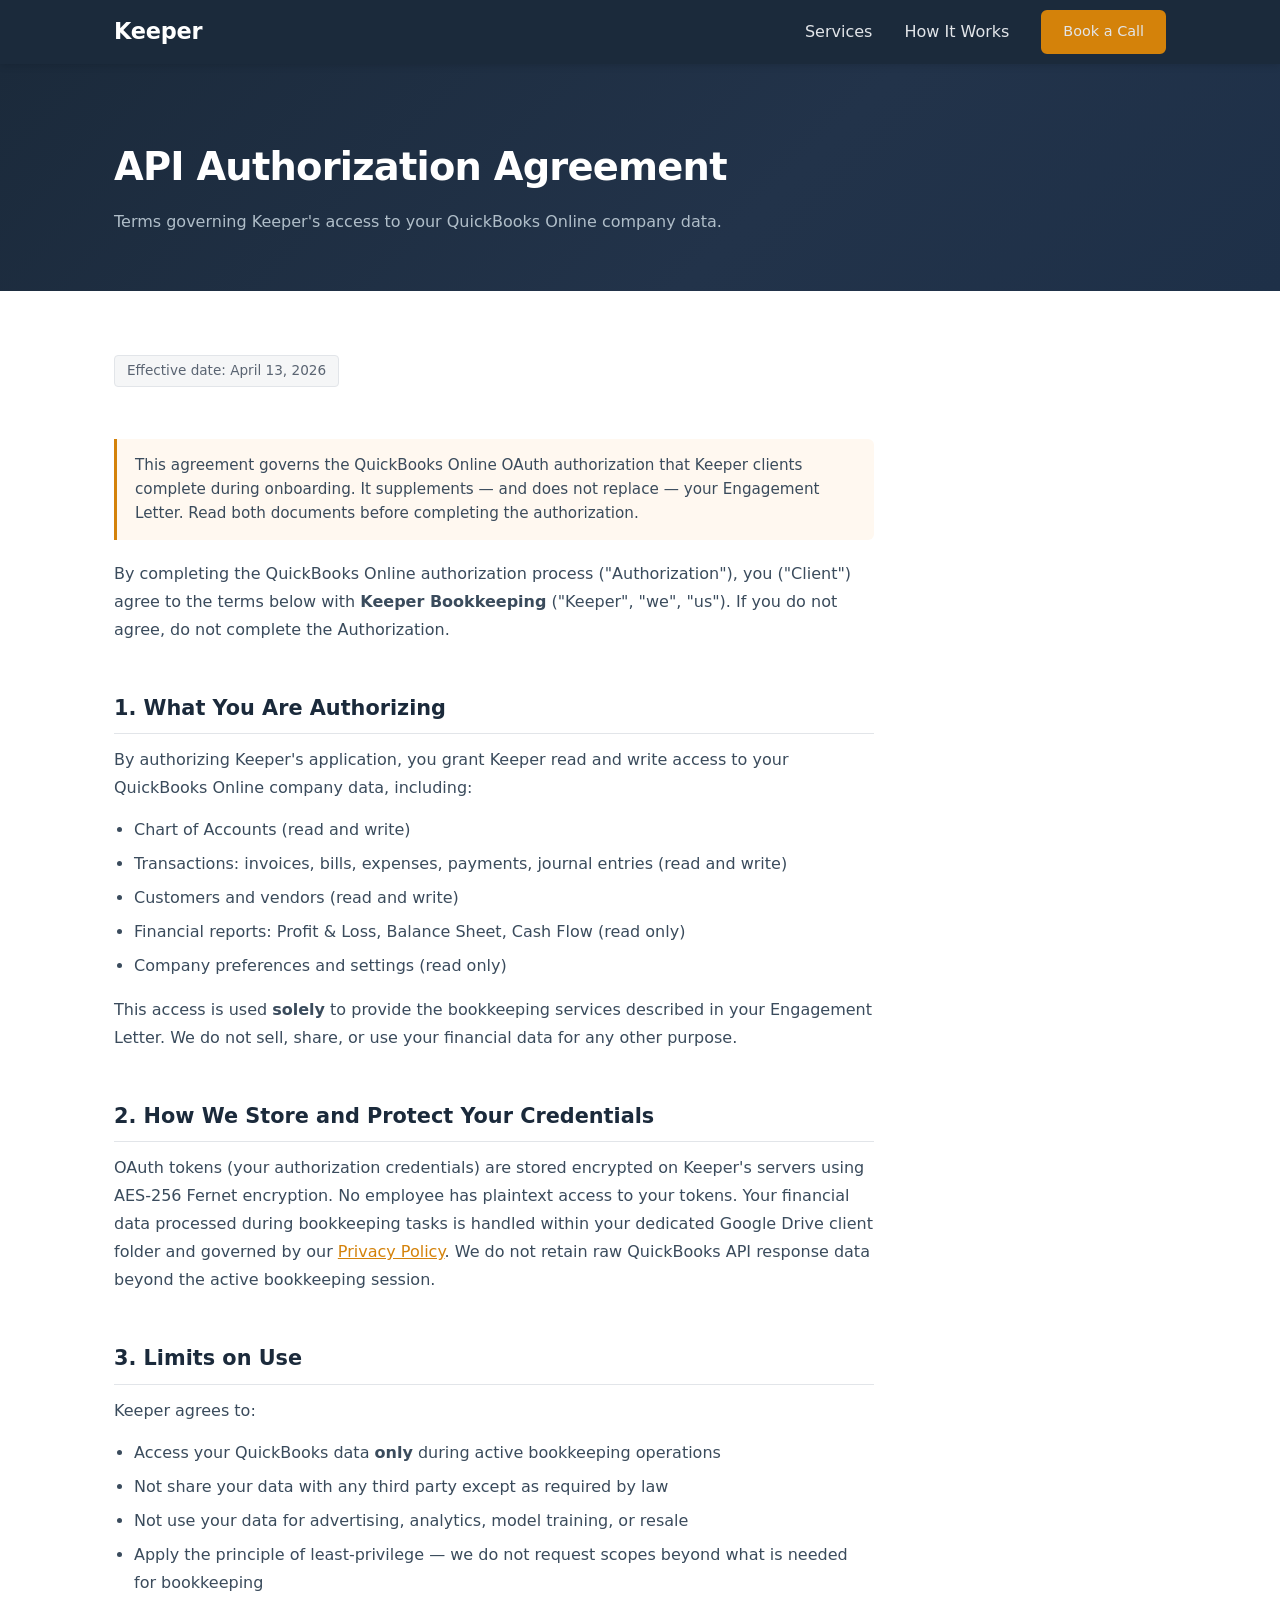
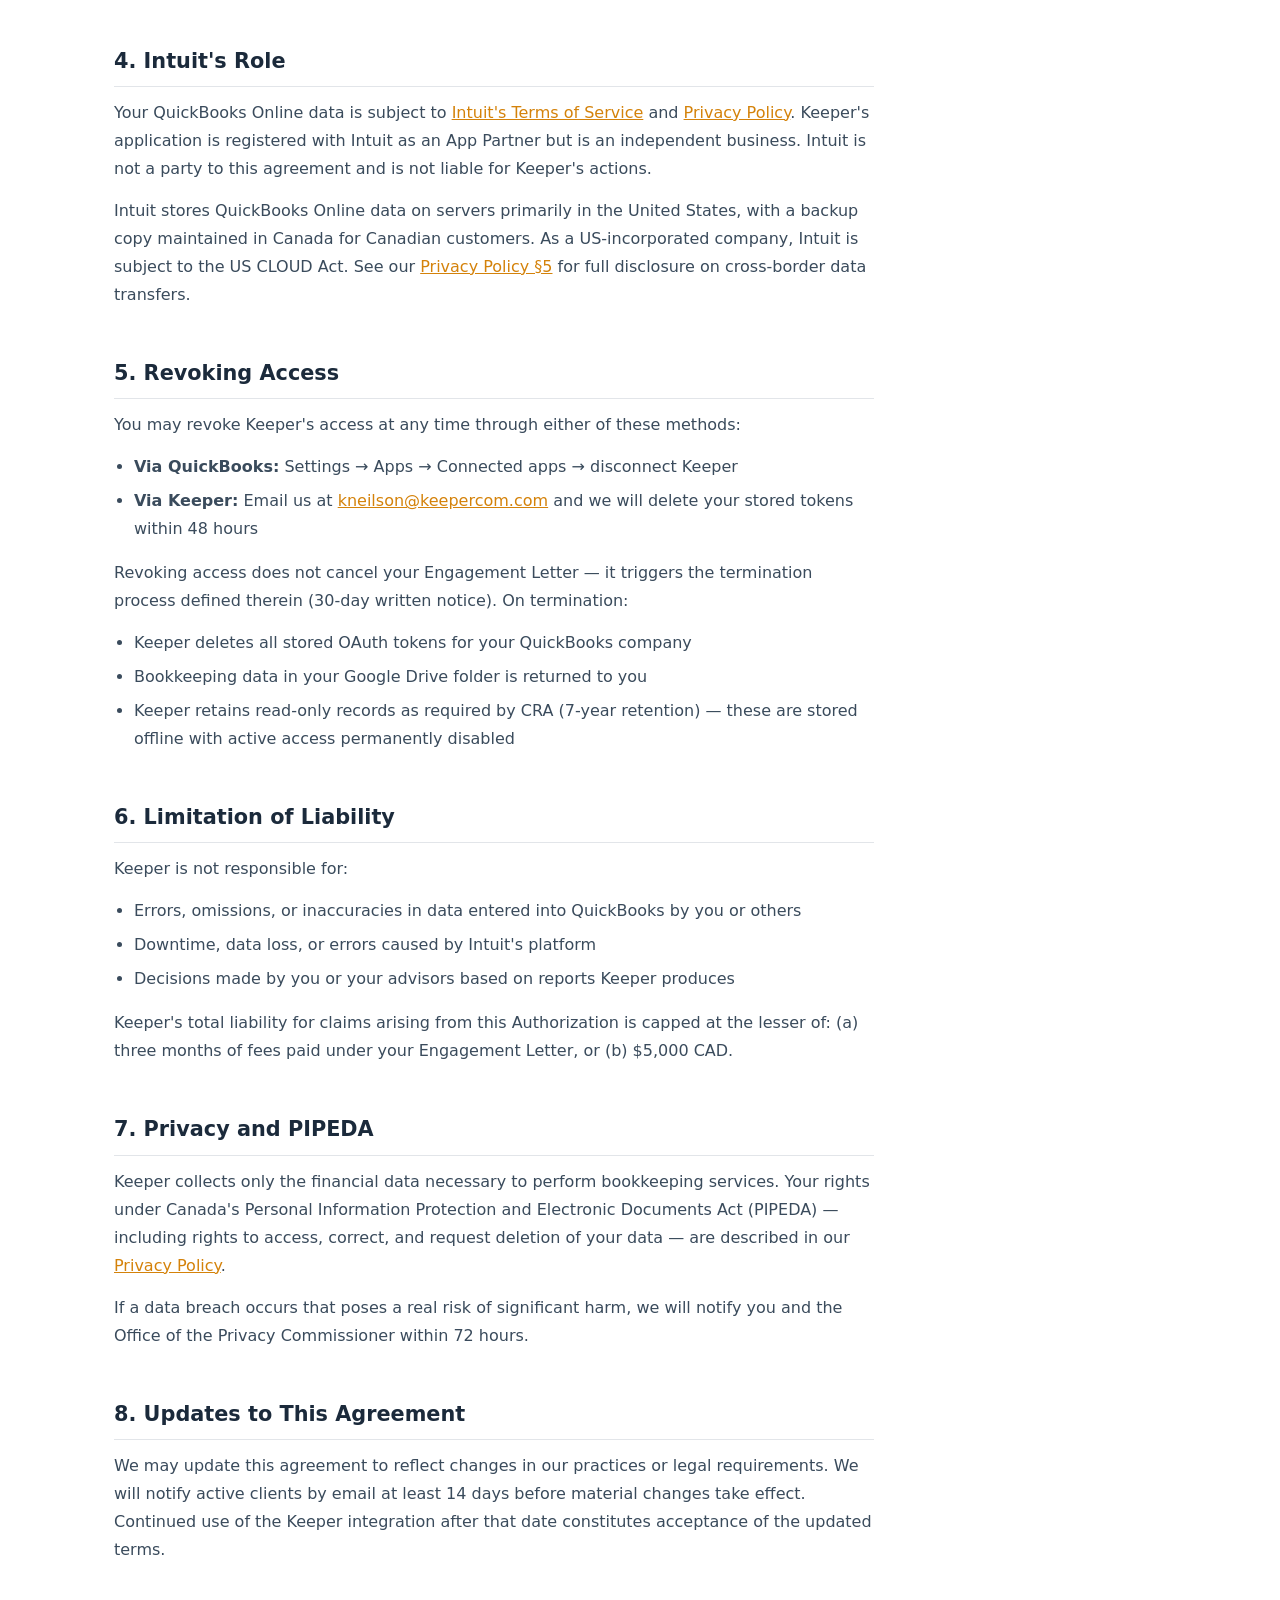
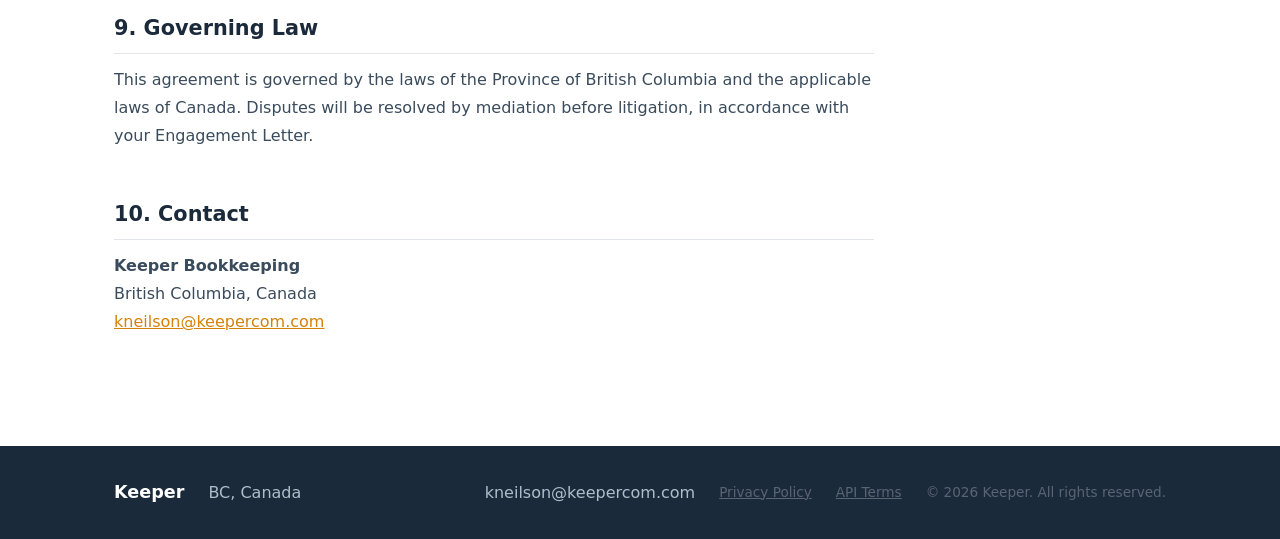
==== api-terms.html @ 975fecbd "Add Privacy Policy and API Terms pages; add footer links Co-Authored-By: Claude Sonnet 4.6 <noreply@" ====
<!DOCTYPE html>
<html lang="en">
<head>
  <meta charset="UTF-8" />
  <meta name="viewport" content="width=device-width, initial-scale=1.0" />
  <meta name="description" content="Keeper Bookkeeping API Authorization Agreement — terms governing QuickBooks Online data access." />
  <title>API Authorization Agreement | Keeper Bookkeeping</title>
  <link rel="stylesheet" href="css/style.css" />
</head>
<body>

  <!-- ===================== NAV ===================== -->
  <header class="nav-header">
    <nav class="nav-inner container">
      <a href="/" class="nav-logo">Keeper</a>
      <button class="nav-toggle" aria-label="Toggle menu" aria-expanded="false">
        <span></span><span></span><span></span>
      </button>
      <ul class="nav-links">
        <li><a href="/#services">Services</a></li>
        <li><a href="/#how-it-works">How It Works</a></li>
        <li><a href="/#contact" class="btn btn-primary btn-sm">Book a Call</a></li>
      </ul>
    </nav>
  </header>

  <main>

    <section class="legal-hero">
      <div class="container">
        <h1>API Authorization Agreement</h1>
        <p>Terms governing Keeper's access to your QuickBooks Online company data.</p>
      </div>
    </section>

    <section class="legal-body">
      <div class="container">
        <div class="legal-content">

          <span class="effective-date">Effective date: April 13, 2026</span>

          <div class="notice">
            This agreement governs the QuickBooks Online OAuth authorization that Keeper clients complete during onboarding. It supplements — and does not replace — your Engagement Letter. Read both documents before completing the authorization.
          </div>

          <p>By completing the QuickBooks Online authorization process ("Authorization"), you ("Client") agree to the terms below with <strong>Keeper Bookkeeping</strong> ("Keeper", "we", "us"). If you do not agree, do not complete the Authorization.</p>

          <!-- 1 -->
          <h2>1. What You Are Authorizing</h2>
          <p>By authorizing Keeper's application, you grant Keeper read and write access to your QuickBooks Online company data, including:</p>
          <ul>
            <li>Chart of Accounts (read and write)</li>
            <li>Transactions: invoices, bills, expenses, payments, journal entries (read and write)</li>
            <li>Customers and vendors (read and write)</li>
            <li>Financial reports: Profit &amp; Loss, Balance Sheet, Cash Flow (read only)</li>
            <li>Company preferences and settings (read only)</li>
          </ul>
          <p>This access is used <strong>solely</strong> to provide the bookkeeping services described in your Engagement Letter. We do not sell, share, or use your financial data for any other purpose.</p>

          <!-- 2 -->
          <h2>2. How We Store and Protect Your Credentials</h2>
          <p>OAuth tokens (your authorization credentials) are stored encrypted on Keeper's servers using AES-256 Fernet encryption. No employee has plaintext access to your tokens. Your financial data processed during bookkeeping tasks is handled within your dedicated Google Drive client folder and governed by our <a href="/privacy.html">Privacy Policy</a>. We do not retain raw QuickBooks API response data beyond the active bookkeeping session.</p>

          <!-- 3 -->
          <h2>3. Limits on Use</h2>
          <p>Keeper agrees to:</p>
          <ul>
            <li>Access your QuickBooks data <strong>only</strong> during active bookkeeping operations</li>
            <li>Not share your data with any third party except as required by law</li>
            <li>Not use your data for advertising, analytics, model training, or resale</li>
            <li>Apply the principle of least-privilege — we do not request scopes beyond what is needed for bookkeeping</li>
          </ul>

          <!-- 4 -->
          <h2>4. Intuit's Role</h2>
          <p>Your QuickBooks Online data is subject to <a href="https://www.intuit.com/legal/terms/en-ca/quickbooks/online/" target="_blank" rel="noopener">Intuit's Terms of Service</a> and <a href="https://www.intuit.com/privacy/statement/" target="_blank" rel="noopener">Privacy Policy</a>. Keeper's application is registered with Intuit as an App Partner but is an independent business. Intuit is not a party to this agreement and is not liable for Keeper's actions.</p>
          <p>Intuit stores QuickBooks Online data on servers primarily in the United States, with a backup copy maintained in Canada for Canadian customers. As a US-incorporated company, Intuit is subject to the US CLOUD Act. See our <a href="/privacy.html">Privacy Policy §5</a> for full disclosure on cross-border data transfers.</p>

          <!-- 5 -->
          <h2>5. Revoking Access</h2>
          <p>You may revoke Keeper's access at any time through either of these methods:</p>
          <ul>
            <li><strong>Via QuickBooks:</strong> Settings → Apps → Connected apps → disconnect Keeper</li>
            <li><strong>Via Keeper:</strong> Email us at <a href="mailto:kneilson@keepercom.com">kneilson@keepercom.com</a> and we will delete your stored tokens within 48 hours</li>
          </ul>
          <p>Revoking access does not cancel your Engagement Letter — it triggers the termination process defined therein (30-day written notice). On termination:</p>
          <ul>
            <li>Keeper deletes all stored OAuth tokens for your QuickBooks company</li>
            <li>Bookkeeping data in your Google Drive folder is returned to you</li>
            <li>Keeper retains read-only records as required by CRA (7-year retention) — these are stored offline with active access permanently disabled</li>
          </ul>

          <!-- 6 -->
          <h2>6. Limitation of Liability</h2>
          <p>Keeper is not responsible for:</p>
          <ul>
            <li>Errors, omissions, or inaccuracies in data entered into QuickBooks by you or others</li>
            <li>Downtime, data loss, or errors caused by Intuit's platform</li>
            <li>Decisions made by you or your advisors based on reports Keeper produces</li>
          </ul>
          <p>Keeper's total liability for claims arising from this Authorization is capped at the lesser of: (a) three months of fees paid under your Engagement Letter, or (b) $5,000 CAD.</p>

          <!-- 7 -->
          <h2>7. Privacy and PIPEDA</h2>
          <p>Keeper collects only the financial data necessary to perform bookkeeping services. Your rights under Canada's Personal Information Protection and Electronic Documents Act (PIPEDA) — including rights to access, correct, and request deletion of your data — are described in our <a href="/privacy.html">Privacy Policy</a>.</p>
          <p>If a data breach occurs that poses a real risk of significant harm, we will notify you and the Office of the Privacy Commissioner within 72 hours.</p>

          <!-- 8 -->
          <h2>8. Updates to This Agreement</h2>
          <p>We may update this agreement to reflect changes in our practices or legal requirements. We will notify active clients by email at least 14 days before material changes take effect. Continued use of the Keeper integration after that date constitutes acceptance of the updated terms.</p>

          <!-- 9 -->
          <h2>9. Governing Law</h2>
          <p>This agreement is governed by the laws of the Province of British Columbia and the applicable laws of Canada. Disputes will be resolved by mediation before litigation, in accordance with your Engagement Letter.</p>

          <!-- 10 -->
          <h2>10. Contact</h2>
          <p>
            <strong>Keeper Bookkeeping</strong><br />
            British Columbia, Canada<br />
            <a href="mailto:kneilson@keepercom.com">kneilson@keepercom.com</a>
          </p>

        </div>
      </div>
    </section>

  </main>

  <!-- ===================== FOOTER ===================== -->
  <footer class="footer">
    <div class="container footer-inner">
      <span class="footer-logo">Keeper</span>
      <span class="footer-location">BC, Canada</span>
      <a href="mailto:kneilson@keepercom.com" class="footer-email">kneilson@keepercom.com</a>
      <a href="/privacy.html" class="footer-copy" style="text-decoration:underline;">Privacy Policy</a>
      <a href="/api-terms.html" class="footer-copy" style="text-decoration:underline;">API Terms</a>
      <span class="footer-copy">&copy; 2026 Keeper. All rights reserved.</span>
    </div>
  </footer>

  <script src="js/main.js"></script>
</body>
</html>
---- css/style.css ----
/* =============================================
   KEEPER — Main Stylesheet
   Design decisions documented in Obsidian:
   Zettelkasten/Keeper Website Design Decisions.md
   ============================================= */

/* ---------- Reset & Base ---------- */
*, *::before, *::after {
  box-sizing: border-box;
  margin: 0;
  padding: 0;
}

html {
  scroll-behavior: smooth;
  font-size: 16px;
}

body {
  font-family: system-ui, -apple-system, 'Segoe UI', Roboto, sans-serif;
  color: #1B2A3B;
  background: #ffffff;
  line-height: 1.6;
}

/* ---------- Spacing / Layout ---------- */
.container {
  max-width: 1100px;
  margin: 0 auto;
  padding: 0 24px;
}

.section {
  padding: 80px 0;
}

.section-alt {
  background: #F5F6F7;
}

.section-title {
  font-size: 2rem;
  font-weight: 700;
  letter-spacing: -0.02em;
  margin-bottom: 12px;
}

.section-sub {
  color: #5A6472;
  font-size: 1.1rem;
  margin-bottom: 48px;
}

/* ---------- Buttons ---------- */
.btn {
  display: inline-block;
  padding: 12px 28px;
  border-radius: 6px;
  font-weight: 600;
  font-size: 1rem;
  text-decoration: none;
  cursor: pointer;
  transition: background 200ms ease, color 200ms ease, border-color 200ms ease;
  border: 2px solid transparent;
}

.btn-primary {
  background: #D4820A;
  color: #ffffff;
  border-color: #D4820A;
}

.btn-primary:hover {
  background: #b86e08;
  border-color: #b86e08;
}

.btn-secondary {
  background: transparent;
  color: #1B2A3B;
  border-color: #1B2A3B;
}

.btn-secondary:hover {
  background: #1B2A3B;
  color: #ffffff;
}

.btn-sm {
  padding: 8px 20px;
  font-size: 0.9rem;
}

/* ---------- Navigation ---------- */
.nav-header {
  position: sticky;
  top: 0;
  z-index: 100;
  background: #1B2A3B;
  box-shadow: 0 1px 8px rgba(0,0,0,0.15);
}

.nav-inner {
  display: flex;
  align-items: center;
  justify-content: space-between;
  height: 64px;
}

.nav-logo {
  font-size: 1.4rem;
  font-weight: 700;
  color: #ffffff;
  text-decoration: none;
  letter-spacing: -0.01em;
}

.nav-links {
  list-style: none;
  display: flex;
  align-items: center;
  gap: 32px;
}

.nav-links a {
  color: #E2E5E9;
  text-decoration: none;
  font-weight: 500;
  transition: color 200ms ease;
}

.nav-links a:not(.btn):hover {
  color: #ffffff;
}

.nav-toggle {
  display: none;
  flex-direction: column;
  justify-content: space-between;
  width: 24px;
  height: 18px;
  background: none;
  border: none;
  cursor: pointer;
  padding: 0;
}

.nav-toggle span {
  display: block;
  height: 2px;
  background: #ffffff;
  border-radius: 2px;
  transition: transform 200ms ease, opacity 200ms ease;
}

/* ---------- Hero ---------- */
.hero {
  padding: 96px 0 80px;
  background:
    radial-gradient(ellipse at 70% 50%, rgba(212,130,10,0.08) 0%, transparent 60%),
    radial-gradient(ellipse at 20% 80%, rgba(255,255,255,0.03) 0%, transparent 50%),
    linear-gradient(135deg, #1B2A3B 0%, #22334a 60%, #1e3048 100%);
  color: #ffffff;
  position: relative;
  overflow: hidden;
}

.hero::before {
  content: '';
  position: absolute;
  inset: 0;
  background-image:
    repeating-linear-gradient(
      90deg,
      rgba(255,255,255,0.015) 0px,
      rgba(255,255,255,0.015) 1px,
      transparent 1px,
      transparent 80px
    ),
    repeating-linear-gradient(
      0deg,
      rgba(255,255,255,0.015) 0px,
      rgba(255,255,255,0.015) 1px,
      transparent 1px,
      transparent 80px
    );
  pointer-events: none;
}

.hero-inner {
  max-width: 720px;
  position: relative;
  z-index: 1;
}


.hero h1 {
  font-size: clamp(1.8rem, 4vw, 2.8rem);
  font-weight: 700;
  letter-spacing: -0.03em;
  line-height: 1.2;
  margin-bottom: 20px;
}

.hero-sub {
  font-size: 1.15rem;
  color: #B0BEC9;
  margin-bottom: 40px;
  max-width: 580px;
  line-height: 1.7;
}

.hero-ctas {
  display: flex;
  gap: 16px;
  flex-wrap: wrap;
}

.hero .btn-secondary {
  color: #E2E5E9;
  border-color: #4A6278;
}

.hero .btn-secondary:hover {
  background: #ffffff;
  color: #1B2A3B;
  border-color: #ffffff;
}

/* ---------- Service Cards ---------- */
.cards {
  display: grid;
  grid-template-columns: repeat(3, 1fr);
  gap: 24px;
}

.card {
  background: #ffffff;
  border: 1px solid #E2E5E9;
  border-radius: 8px;
  padding: 32px;
  display: flex;
  flex-direction: column;
  gap: 16px;
  position: relative;
  box-shadow: 0 2px 12px rgba(0,0,0,0.07);
  transition: box-shadow 200ms ease;
}

.card:hover {
  box-shadow: 0 4px 24px rgba(0,0,0,0.11);
}

.card-featured {
  border-color: #D4820A;
  border-width: 2px;
}

.card-badge {
  position: absolute;
  top: -13px;
  left: 32px;
  background: #D4820A;
  color: #ffffff;
  font-size: 0.75rem;
  font-weight: 700;
  letter-spacing: 0.05em;
  text-transform: uppercase;
  padding: 3px 12px;
  border-radius: 20px;
}

.card-tier {
  font-size: 0.8rem;
  font-weight: 700;
  text-transform: uppercase;
  letter-spacing: 0.1em;
  color: #D4820A;
}

.card h3 {
  font-size: 1.3rem;
  font-weight: 700;
}

.card ul {
  list-style: none;
  flex: 1;
  display: flex;
  flex-direction: column;
  gap: 10px;
}

.card ul li {
  padding-left: 20px;
  position: relative;
  color: #5A6472;
  font-size: 0.95rem;
}

.card ul li::before {
  content: '';
  position: absolute;
  left: 0;
  top: 8px;
  width: 8px;
  height: 8px;
  border-radius: 50%;
  background: #D4820A;
  opacity: 0.6;
}

/* ---------- Pillars (Why Keeper) ---------- */
.pillars {
  display: grid;
  grid-template-columns: repeat(3, 1fr);
  gap: 40px;
}

.pillar {
  display: flex;
  flex-direction: column;
  gap: 12px;
}

.pillar-icon {
  width: 48px;
  height: 48px;
  display: flex;
  align-items: center;
  justify-content: center;
}

.pillar h3 {
  font-size: 1.1rem;
  font-weight: 700;
}

.pillar p {
  color: #5A6472;
  line-height: 1.7;
}

/* ---------- Steps (How It Works) ---------- */
.steps {
  display: grid;
  grid-template-columns: repeat(4, 1fr);
  gap: 32px;
  position: relative;
}

.steps::before {
  content: '';
  position: absolute;
  top: 24px;
  left: 0;
  right: 0;
  height: 2px;
  background: #E2E5E9;
  z-index: 0;
}

.step {
  position: relative;
  z-index: 1;
  display: flex;
  flex-direction: column;
  gap: 12px;
}

.step-num {
  font-size: 1.6rem;
  font-weight: 700;
  color: #D4820A;
  background: #F5F6F7;
  width: 48px;
  height: 48px;
  display: flex;
  align-items: center;
  justify-content: center;
  border-radius: 50%;
  border: 2px solid #E2E5E9;
  margin-bottom: 4px;
  font-variant-numeric: tabular-nums;
}

.step h3 {
  font-size: 1rem;
  font-weight: 700;
}

.step p {
  color: #5A6472;
  font-size: 0.95rem;
  line-height: 1.6;
}

/* ---------- Contact ---------- */
.contact-grid {
  display: grid;
  grid-template-columns: 1.2fr 1fr;
  gap: 48px;
  align-items: start;
}

.calendly-inline-widget {
  min-width: 320px;
  height: 700px;
}

.calendly-placeholder {
  background: #F5F6F7;
  border: 2px dashed #E2E5E9;
  border-radius: 8px;
  padding: 48px 32px;
  display: flex;
  flex-direction: column;
  gap: 16px;
  align-items: flex-start;
  min-height: 320px;
}

.placeholder-label {
  font-size: 0.75rem;
  font-weight: 700;
  text-transform: uppercase;
  letter-spacing: 0.1em;
  color: #5A6472;
}

.calendly-placeholder p {
  color: #5A6472;
  font-size: 0.95rem;
  line-height: 1.6;
}

.calendly-placeholder code {
  background: #E2E5E9;
  padding: 2px 6px;
  border-radius: 4px;
  font-size: 0.85em;
}

/* Contact Form */
.contact-form {
  display: flex;
  flex-direction: column;
  gap: 20px;
}

.contact-form h3 {
  font-size: 1.2rem;
  font-weight: 700;
  margin-bottom: 4px;
}

.form-group {
  display: flex;
  flex-direction: column;
  gap: 6px;
}

.form-group label {
  font-weight: 600;
  font-size: 0.9rem;
  color: #1B2A3B;
}

.optional {
  font-weight: 400;
  color: #5A6472;
}

.form-group input,
.form-group textarea {
  padding: 10px 14px;
  border: 1.5px solid #E2E5E9;
  border-radius: 6px;
  font-size: 1rem;
  font-family: inherit;
  color: #1B2A3B;
  background: #ffffff;
  transition: border-color 200ms ease;
  resize: vertical;
}

.form-group input:focus,
.form-group textarea:focus {
  outline: none;
  border-color: #D4820A;
}

.form-status {
  margin-top: 12px;
  font-size: 0.9rem;
  border-radius: 4px;
  padding: 10px 14px;
}
.form-status--success {
  background: #e6f4ea;
  color: #1e6b35;
}
.form-status--error {
  background: #fdecea;
  color: #b71c1c;
}

/* ---------- Footer ---------- */
.footer {
  background: #1B2A3B;
  color: #B0BEC9;
  padding: 32px 0;
}

.footer-inner {
  display: flex;
  align-items: center;
  gap: 24px;
  flex-wrap: wrap;
}

.footer-logo {
  font-size: 1.1rem;
  font-weight: 700;
  color: #ffffff;
}

.footer-email {
  color: #B0BEC9;
  text-decoration: none;
  margin-left: auto;
  transition: color 200ms ease;
}

.footer-email:hover {
  color: #ffffff;
}

.footer-copy {
  font-size: 0.85rem;
  color: #5A6472;
}

/* ---------- Legal Pages ---------- */
.legal-hero {
  padding: 72px 0 56px;
  background: linear-gradient(135deg, #1B2A3B 0%, #22334a 60%, #1e3048 100%);
  color: #ffffff;
}

.legal-hero h1 {
  font-size: clamp(1.6rem, 3.5vw, 2.4rem);
  font-weight: 700;
  letter-spacing: -0.02em;
  margin-bottom: 12px;
}

.legal-hero p {
  color: #B0BEC9;
  font-size: 1rem;
}

.legal-body {
  padding: 64px 0 96px;
}

.legal-content {
  max-width: 760px;
}

.legal-content h2 {
  font-size: 1.3rem;
  font-weight: 700;
  margin-top: 48px;
  margin-bottom: 12px;
  padding-bottom: 8px;
  border-bottom: 1px solid #E2E5E9;
  color: #1B2A3B;
}

.legal-content h3 {
  font-size: 1.05rem;
  font-weight: 700;
  margin-top: 28px;
  margin-bottom: 8px;
  color: #1B2A3B;
}

.legal-content p {
  color: #3A4B5C;
  line-height: 1.75;
  margin-bottom: 14px;
}

.legal-content ul {
  margin: 12px 0 16px 20px;
  color: #3A4B5C;
  line-height: 1.75;
}

.legal-content ul li {
  margin-bottom: 6px;
}

.legal-content a {
  color: #D4820A;
  text-decoration: underline;
}

.legal-content a:hover {
  color: #b86e08;
}

.legal-content .notice {
  background: #FFF8F0;
  border-left: 3px solid #D4820A;
  padding: 14px 18px;
  border-radius: 0 6px 6px 0;
  margin: 20px 0;
  font-size: 0.95rem;
  color: #3A4B5C;
}

.legal-content .effective-date {
  display: inline-block;
  background: #F5F6F7;
  border: 1px solid #E2E5E9;
  border-radius: 4px;
  padding: 4px 12px;
  font-size: 0.85rem;
  color: #5A6472;
  margin-bottom: 32px;
}

/* ---------- Responsive ---------- */
@media (max-width: 1024px) {
  .steps {
    grid-template-columns: repeat(2, 1fr);
  }

  .steps::before {
    display: none;
  }
}

@media (max-width: 768px) {
  .cards {
    grid-template-columns: 1fr;
    max-width: 480px;
  }

  .pillars {
    grid-template-columns: repeat(2, 1fr);
    gap: 32px;
  }
}

@media (max-width: 640px) {
  .section { padding: 48px 0; }

  .nav-toggle { display: flex; }

  .nav-links {
    display: none;
    position: absolute;
    top: 64px;
    left: 0;
    right: 0;
    background: #1B2A3B;
    flex-direction: column;
    align-items: flex-start;
    padding: 16px 24px 24px;
    gap: 20px;
    box-shadow: 0 4px 16px rgba(0,0,0,0.2);
  }

  .nav-links.open { display: flex; }

  .nav-inner { position: relative; }

  .hero { padding: 64px 0 48px; }

  .pillars {
    grid-template-columns: 1fr;
    gap: 32px;
  }

  .steps {
    grid-template-columns: 1fr;
  }

  .contact-grid {
    grid-template-columns: 1fr;
  }

  .footer-inner {
    flex-direction: column;
    align-items: flex-start;
    gap: 8px;
  }

  .footer-email { margin-left: 0; }
}
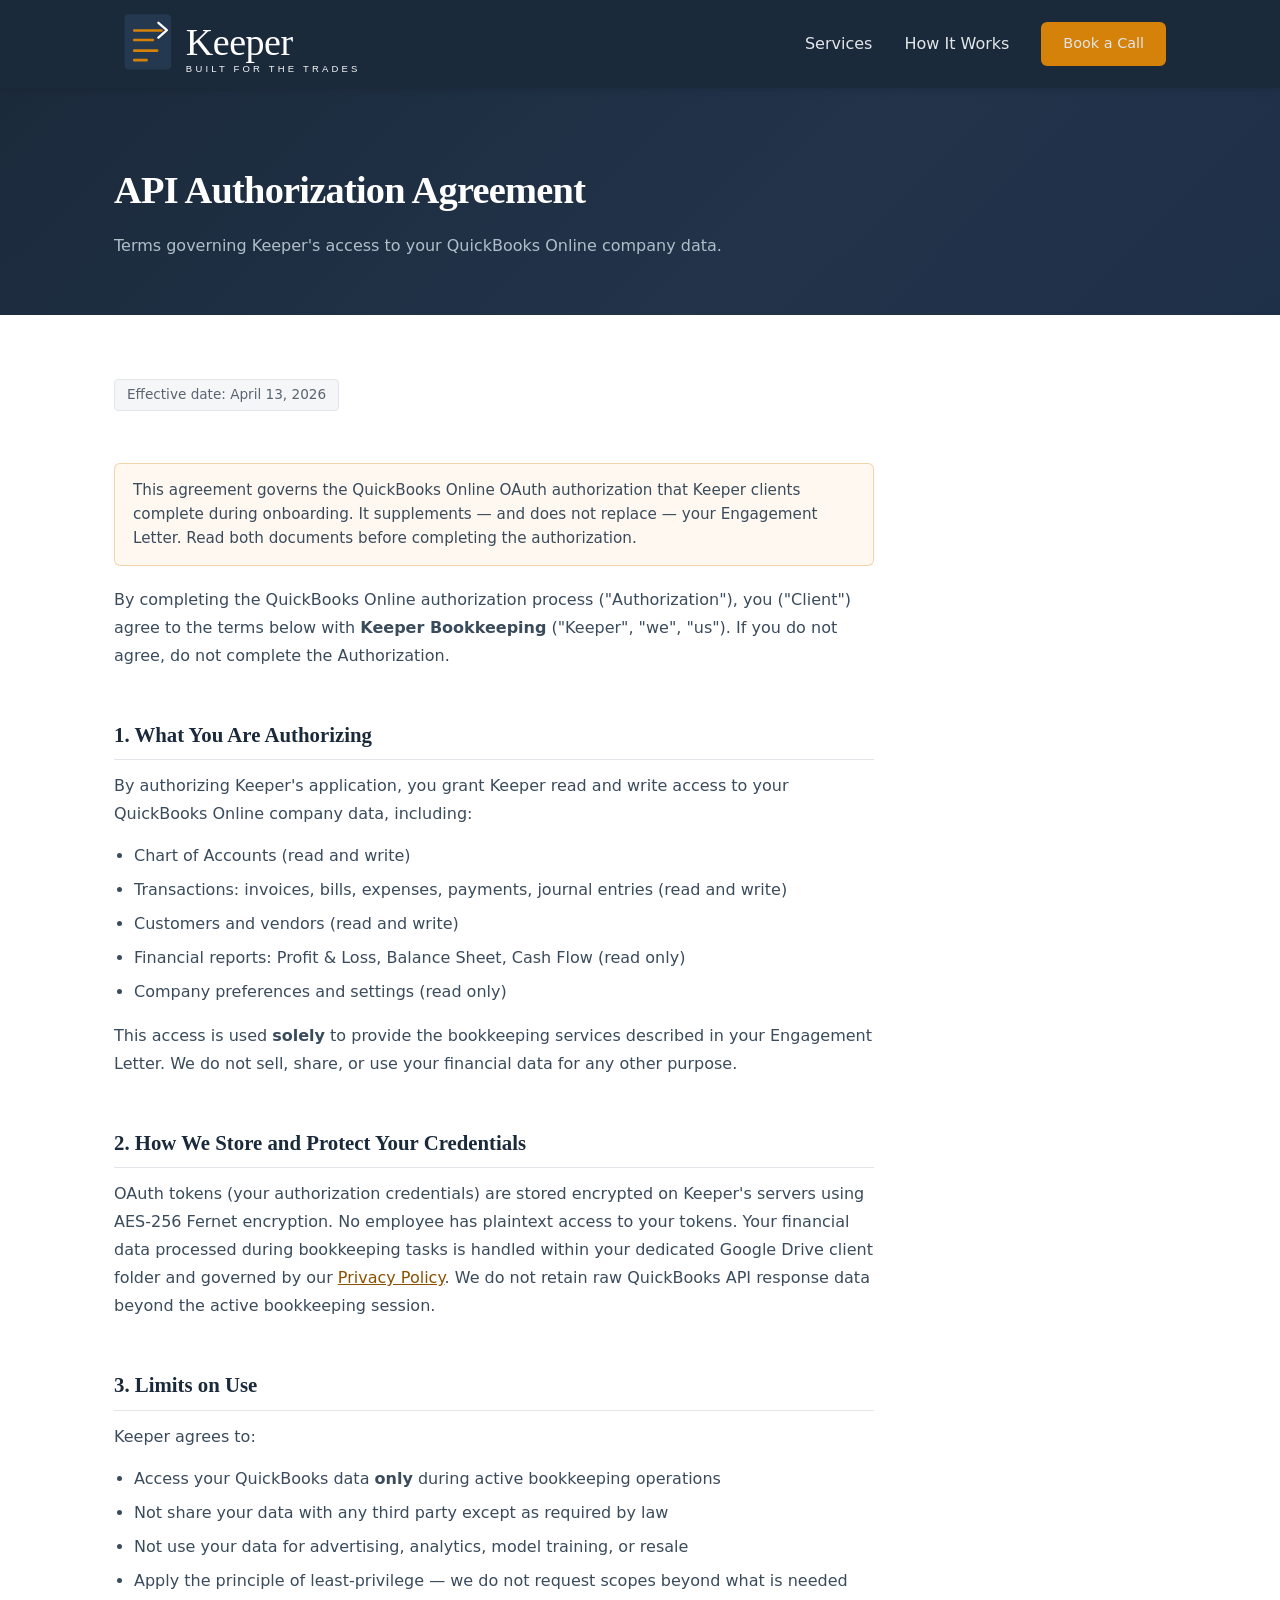
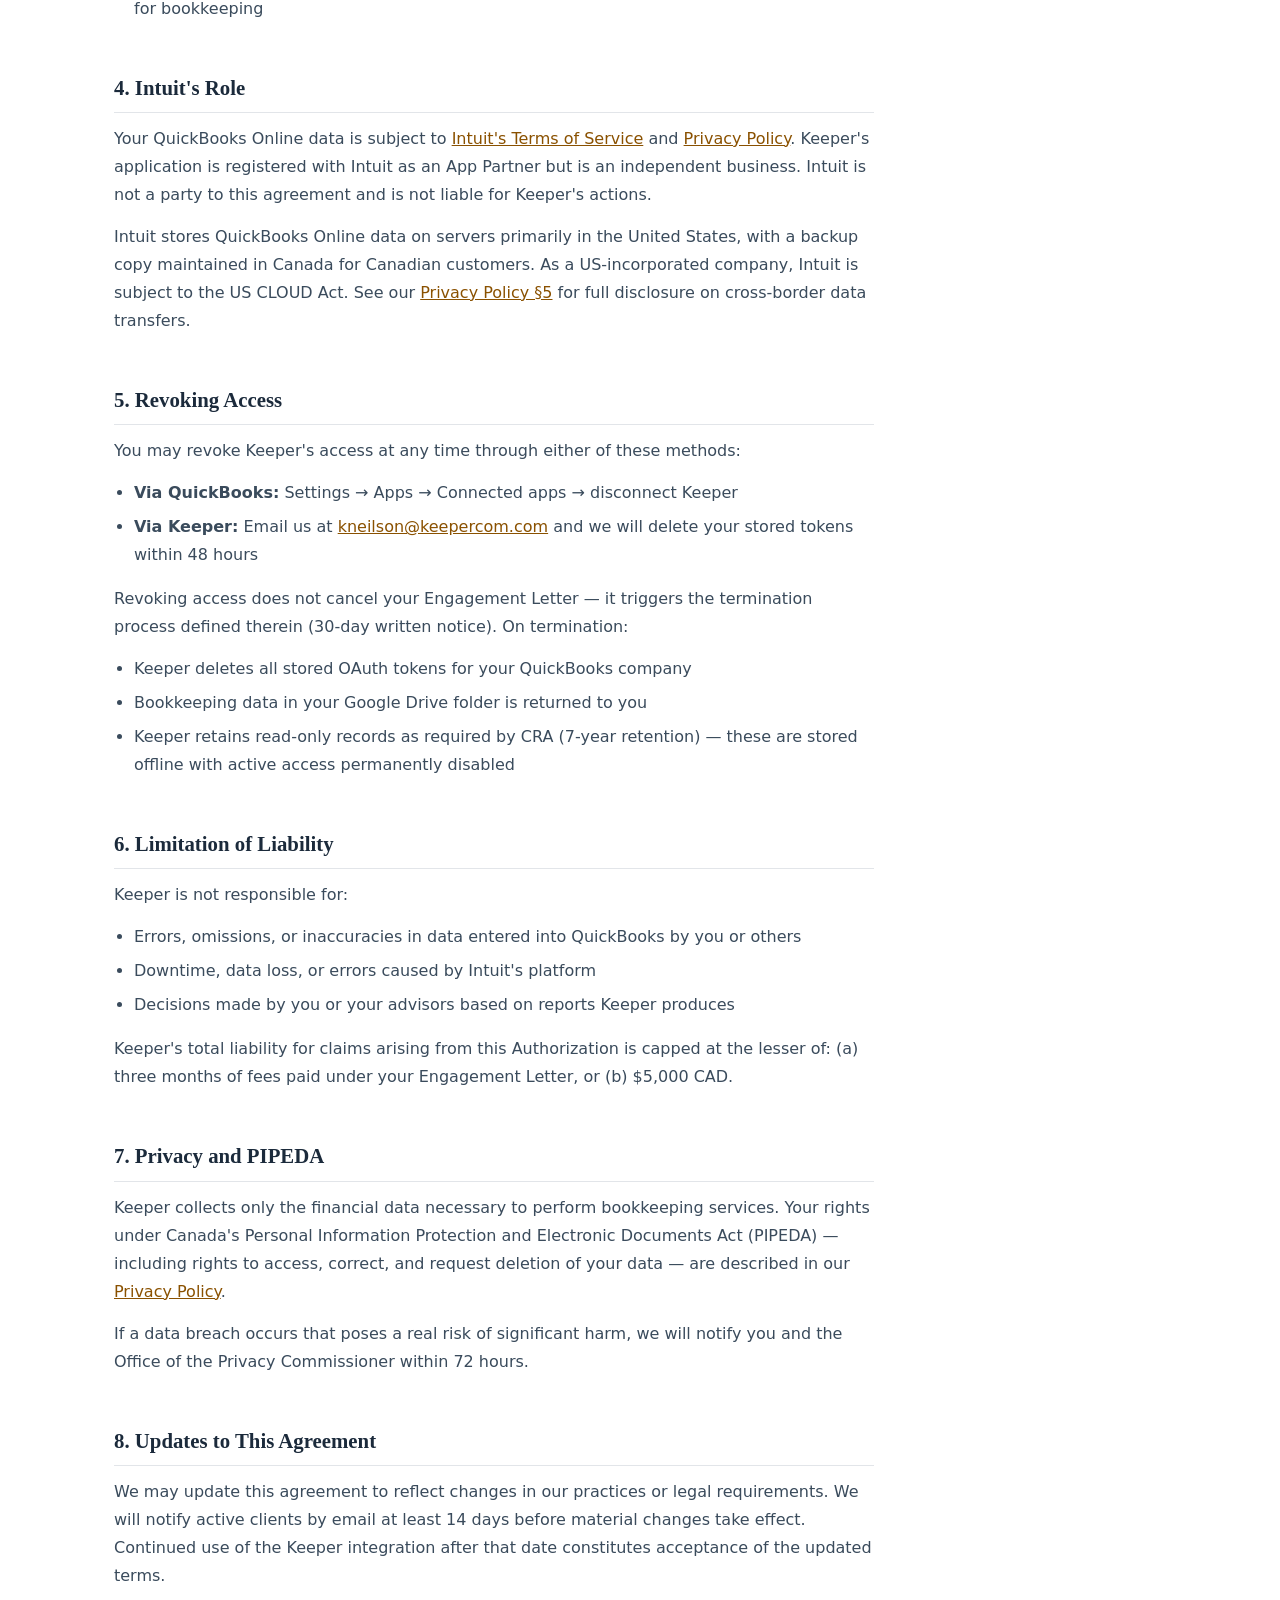
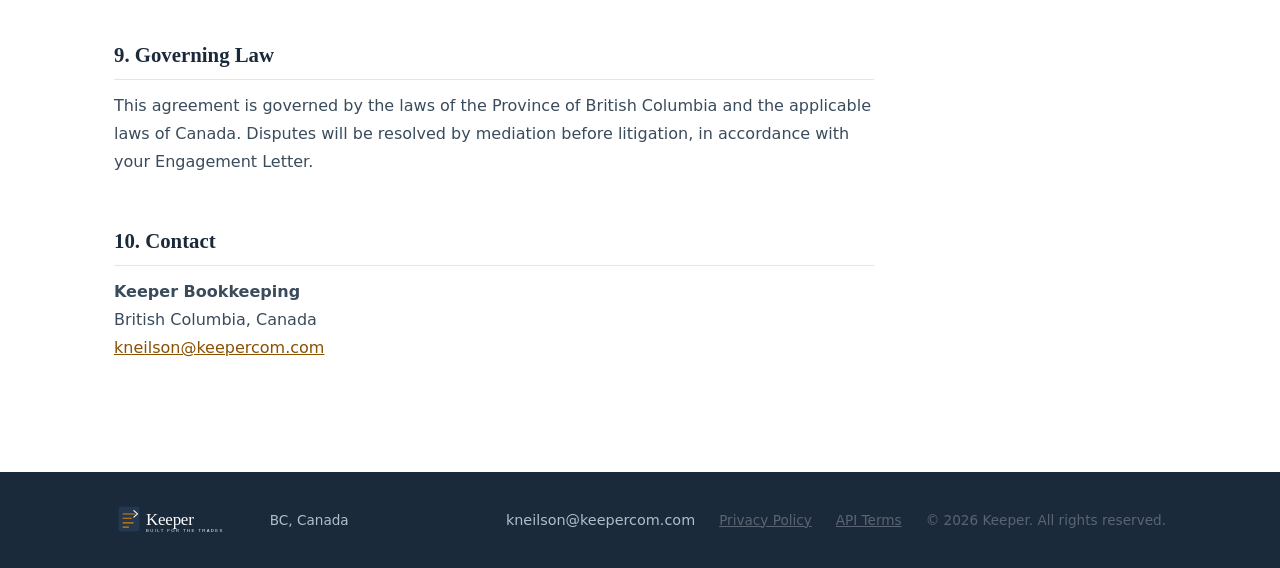
==== commit 623f7b0a: "Design overhaul: typography, contrast, hero card, service tiers, logo - Add Georgia serif for displa" ====
--- a/api-terms.html
+++ b/api-terms.html
@@ -12,7 +12,9 @@
   <!-- ===================== NAV ===================== -->
   <header class="nav-header">
     <nav class="nav-inner container">
-      <a href="/" class="nav-logo">Keeper</a>
+      <a href="/" class="nav-logo">
+        <img src="img/keeper-logo.svg" alt="Keeper" class="nav-logo-img" height="40" />
+      </a>
       <button class="nav-toggle" aria-label="Toggle menu" aria-expanded="false">
         <span></span><span></span><span></span>
       </button>
@@ -130,7 +132,7 @@
   <!-- ===================== FOOTER ===================== -->
   <footer class="footer">
     <div class="container footer-inner">
-      <span class="footer-logo">Keeper</span>
+      <img src="img/keeper-logo.svg" alt="Keeper" class="footer-logo-img" height="32" />
       <span class="footer-location">BC, Canada</span>
       <a href="mailto:kneilson@keepercom.com" class="footer-email">kneilson@keepercom.com</a>
       <a href="/privacy.html" class="footer-copy" style="text-decoration:underline;">Privacy Policy</a>
--- a/css/style.css
+++ b/css/style.css
@@ -23,6 +23,11 @@
   line-height: 1.6;
 }
 
+/* Georgia for display headings — connects to logo wordmark, gives brand voice */
+h1, h2 {
+  font-family: Georgia, 'Times New Roman', serif;
+}
+
 /* ---------- Spacing / Layout ---------- */
 .container {
   max-width: 1100px;
@@ -39,6 +44,7 @@
 }
 
 .section-title {
+  font-family: Georgia, 'Times New Roman', serif;
   font-size: 2rem;
   font-weight: 700;
   letter-spacing: -0.02em;
@@ -56,22 +62,25 @@
   display: inline-block;
   padding: 12px 28px;
   border-radius: 6px;
-  font-weight: 600;
+  font-weight: 700;
   font-size: 1rem;
+  font-family: system-ui, -apple-system, 'Segoe UI', Roboto, sans-serif;
   text-decoration: none;
   cursor: pointer;
   transition: background 200ms ease, color 200ms ease, border-color 200ms ease;
   border: 2px solid transparent;
 }
 
+/* Primary: amber bg, navy text — 5.9:1 contrast, passes WCAG AA */
 .btn-primary {
   background: #D4820A;
-  color: #ffffff;
+  color: #1B2A3B;
   border-color: #D4820A;
 }
 
 .btn-primary:hover {
   background: #b86e08;
+  color: #1B2A3B;
   border-color: #b86e08;
 }
 
@@ -84,6 +93,19 @@
 .btn-secondary:hover {
   background: #1B2A3B;
   color: #ffffff;
+}
+
+/* Subdued outline for Foundation/Structure cards */
+.btn-outline {
+  background: transparent;
+  color: #1B2A3B;
+  border-color: #C5CAD0;
+}
+
+.btn-outline:hover {
+  background: #1B2A3B;
+  color: #ffffff;
+  border-color: #1B2A3B;
 }
 
 .btn-sm {
@@ -104,15 +126,20 @@
   display: flex;
   align-items: center;
   justify-content: space-between;
-  height: 64px;
+  height: 88px;
 }
 
 .nav-logo {
-  font-size: 1.4rem;
-  font-weight: 700;
-  color: #ffffff;
+  display: flex;
+  align-items: center;
   text-decoration: none;
-  letter-spacing: -0.01em;
+  line-height: 0;
+}
+
+.nav-logo-img {
+  display: block;
+  height: 72px;
+  width: auto;
 }
 
 .nav-links {
@@ -188,17 +215,19 @@
 }
 
 .hero-inner {
-  max-width: 720px;
+  display: grid;
+  grid-template-columns: 1fr 360px;
+  gap: 56px;
+  align-items: center;
   position: relative;
   z-index: 1;
 }
 
-
 .hero h1 {
   font-size: clamp(1.8rem, 4vw, 2.8rem);
   font-weight: 700;
   letter-spacing: -0.03em;
-  line-height: 1.2;
+  line-height: 1.15;
   margin-bottom: 20px;
 }
 
@@ -206,7 +235,7 @@
   font-size: 1.15rem;
   color: #B0BEC9;
   margin-bottom: 40px;
-  max-width: 580px;
+  max-width: 520px;
   line-height: 1.7;
 }
 
@@ -222,16 +251,104 @@
 }
 
 .hero .btn-secondary:hover {
-  background: #ffffff;
-  color: #1B2A3B;
-  border-color: #ffffff;
+  background: rgba(255,255,255,0.12);
+  color: #ffffff;
+  border-color: rgba(255,255,255,0.4);
+}
+
+/* Hero job-cost card */
+.hero-visual {
+  display: flex;
+  justify-content: flex-end;
+}
+
+.hero-card {
+  background: rgba(255,255,255,0.06);
+  border: 1px solid rgba(255,255,255,0.13);
+  border-radius: 12px;
+  padding: 28px;
+  width: 100%;
+  backdrop-filter: blur(2px);
+}
+
+.hero-card-label {
+  font-size: 0.68rem;
+  font-weight: 700;
+  text-transform: uppercase;
+  letter-spacing: 0.13em;
+  color: #D4820A;
+  margin-bottom: 8px;
+}
+
+.hero-card-job {
+  font-size: 1rem;
+  font-weight: 700;
+  color: #ffffff;
+  margin-bottom: 20px;
+  padding-bottom: 16px;
+  border-bottom: 1px solid rgba(255,255,255,0.1);
+}
+
+.hero-card-rows {
+  display: flex;
+  flex-direction: column;
+  gap: 11px;
+  margin-bottom: 20px;
+}
+
+.hero-card-row {
+  display: flex;
+  justify-content: space-between;
+  align-items: center;
+  font-size: 0.875rem;
+  color: #B0BEC9;
+}
+
+.hero-card-profit {
+  color: #ffffff;
+  font-weight: 700;
+  padding-top: 12px;
+  margin-top: 1px;
+  border-top: 1px solid rgba(255,255,255,0.14);
+}
+
+.hero-card-margin {
+  display: flex;
+  align-items: baseline;
+  gap: 8px;
+  background: rgba(212,130,10,0.14);
+  border-radius: 6px;
+  padding: 12px 16px;
+}
+
+.hero-card-pct {
+  font-family: Georgia, 'Times New Roman', serif;
+  font-size: 1.8rem;
+  font-weight: 700;
+  color: #D4820A;
+  line-height: 1;
+}
+
+.hero-card-pct-label {
+  font-size: 0.75rem;
+  color: #B0BEC9;
+  text-transform: uppercase;
+  letter-spacing: 0.07em;
+}
+
+.hero-card-disclaimer {
+  margin-top: 12px;
+  font-size: 0.7rem;
+  color: rgba(176, 190, 201, 0.5);
+  font-style: italic;
 }
 
 /* ---------- Service Cards ---------- */
 .cards {
   display: grid;
-  grid-template-columns: repeat(3, 1fr);
+  grid-template-columns: 1fr 1fr 1fr;
   gap: 24px;
+  align-items: start;
 }
 
 .card {
@@ -251,9 +368,15 @@
   box-shadow: 0 4px 24px rgba(0,0,0,0.11);
 }
 
+/* Blueprint: navy inverted card — visually distinct from Foundation/Structure */
 .card-featured {
-  border-color: #D4820A;
-  border-width: 2px;
+  background: #1B2A3B;
+  border-color: #1B2A3B;
+  color: #ffffff;
+}
+
+.card-featured:hover {
+  box-shadow: 0 6px 32px rgba(27,42,59,0.35);
 }
 
 .card-badge {
@@ -261,7 +384,7 @@
   top: -13px;
   left: 32px;
   background: #D4820A;
-  color: #ffffff;
+  color: #1B2A3B;
   font-size: 0.75rem;
   font-weight: 700;
   letter-spacing: 0.05em;
@@ -275,12 +398,29 @@
   font-weight: 700;
   text-transform: uppercase;
   letter-spacing: 0.1em;
+  color: #8A5100;
+}
+
+/* Amber on navy passes at 5.9:1 */
+.card-featured .card-tier {
   color: #D4820A;
 }
 
 .card h3 {
   font-size: 1.3rem;
   font-weight: 700;
+  font-family: system-ui, -apple-system, 'Segoe UI', Roboto, sans-serif;
+}
+
+.card-featured h3 {
+  color: #ffffff;
+}
+
+.card-intro {
+  font-size: 0.9rem;
+  line-height: 1.65;
+  color: #8FA5B8;
+  margin-top: -4px;
 }
 
 .card ul {
@@ -307,7 +447,38 @@
   height: 8px;
   border-radius: 50%;
   background: #D4820A;
-  opacity: 0.6;
+  opacity: 0.55;
+}
+
+.card-featured ul li {
+  color: #8FA5B8;
+}
+
+.card-featured ul li::before {
+  background: #D4820A;
+  opacity: 0.8;
+}
+
+/* Pricing anchor below cards */
+.pricing-note {
+  margin-top: 32px;
+  color: #5A6472;
+  font-size: 0.95rem;
+  text-align: center;
+  line-height: 1.6;
+}
+
+.pricing-note strong {
+  color: #1B2A3B;
+}
+
+.pricing-note a {
+  color: #8A5100;
+  text-underline-offset: 2px;
+}
+
+.pricing-note a:hover {
+  color: #1B2A3B;
 }
 
 /* ---------- Pillars (Why Keeper) ---------- */
@@ -334,11 +505,71 @@
 .pillar h3 {
   font-size: 1.1rem;
   font-weight: 700;
+  font-family: system-ui, -apple-system, 'Segoe UI', Roboto, sans-serif;
 }
 
 .pillar p {
   color: #5A6472;
   line-height: 1.7;
+}
+
+/* ---------- Social Proof ---------- */
+.testimonials {
+  display: flex;
+  flex-direction: column;
+  gap: 20px;
+}
+
+.testimonials-grid {
+  display: grid;
+  grid-template-columns: 1fr 1fr;
+  gap: 20px;
+}
+
+.testimonial {
+  background: #ffffff;
+  border: 1px solid #E2E5E9;
+  border-radius: 8px;
+  padding: 28px 32px;
+  margin: 0;
+  box-shadow: 0 2px 8px rgba(0,0,0,0.05);
+}
+
+.testimonial-featured {
+  padding: 36px 40px;
+  border-color: rgba(212,130,10,0.4);
+}
+
+.testimonial-quote {
+  font-size: 1rem;
+  color: #1B2A3B;
+  line-height: 1.75;
+  font-style: italic;
+  margin-bottom: 20px;
+}
+
+.testimonial-featured .testimonial-quote {
+  font-size: 1.15rem;
+}
+
+.testimonial-footer {
+  display: flex;
+  flex-direction: column;
+  gap: 3px;
+}
+
+.testimonial-name {
+  font-size: 0.9rem;
+  font-weight: 700;
+  color: #1B2A3B;
+  font-style: normal;
+}
+
+.testimonial-company {
+  font-size: 0.78rem;
+  color: #5A6472;
+  text-transform: uppercase;
+  letter-spacing: 0.05em;
 }
 
 /* ---------- Steps (How It Works) ---------- */
@@ -369,10 +600,11 @@
 }
 
 .step-num {
+  font-family: system-ui, -apple-system, 'Segoe UI', Roboto, sans-serif;
   font-size: 1.6rem;
   font-weight: 700;
-  color: #D4820A;
-  background: #F5F6F7;
+  color: #8A5100;
+  background: #ffffff;
   width: 48px;
   height: 48px;
   display: flex;
@@ -387,6 +619,7 @@
 .step h3 {
   font-size: 1rem;
   font-weight: 700;
+  font-family: system-ui, -apple-system, 'Segoe UI', Roboto, sans-serif;
 }
 
 .step p {
@@ -396,6 +629,21 @@
 }
 
 /* ---------- Contact ---------- */
+.contact-fit {
+  background: #ffffff;
+  border: 1px solid #E2E5E9;
+  border-radius: 8px;
+  padding: 18px 24px;
+  margin-bottom: 40px;
+  font-size: 0.95rem;
+  color: #3A4B5C;
+  line-height: 1.7;
+}
+
+.contact-fit strong {
+  color: #1B2A3B;
+}
+
 .contact-grid {
   display: grid;
   grid-template-columns: 1.2fr 1fr;
@@ -408,39 +656,6 @@
   height: 700px;
 }
 
-.calendly-placeholder {
-  background: #F5F6F7;
-  border: 2px dashed #E2E5E9;
-  border-radius: 8px;
-  padding: 48px 32px;
-  display: flex;
-  flex-direction: column;
-  gap: 16px;
-  align-items: flex-start;
-  min-height: 320px;
-}
-
-.placeholder-label {
-  font-size: 0.75rem;
-  font-weight: 700;
-  text-transform: uppercase;
-  letter-spacing: 0.1em;
-  color: #5A6472;
-}
-
-.calendly-placeholder p {
-  color: #5A6472;
-  font-size: 0.95rem;
-  line-height: 1.6;
-}
-
-.calendly-placeholder code {
-  background: #E2E5E9;
-  padding: 2px 6px;
-  border-radius: 4px;
-  font-size: 0.85em;
-}
-
 /* Contact Form */
 .contact-form {
   display: flex;
@@ -451,6 +666,7 @@
 .contact-form h3 {
   font-size: 1.2rem;
   font-weight: 700;
+  font-family: system-ui, -apple-system, 'Segoe UI', Roboto, sans-serif;
   margin-bottom: 4px;
 }
 
@@ -487,7 +703,7 @@
 .form-group input:focus,
 .form-group textarea:focus {
   outline: none;
-  border-color: #D4820A;
+  border-color: #8A5100;
 }
 
 .form-status {
@@ -519,10 +735,14 @@
   flex-wrap: wrap;
 }
 
-.footer-logo {
-  font-size: 1.1rem;
-  font-weight: 700;
-  color: #ffffff;
+.footer-logo-img {
+  display: block;
+  height: 32px;
+  width: auto;
+}
+
+.footer-location {
+  font-size: 0.85rem;
 }
 
 .footer-email {
@@ -530,9 +750,21 @@
   text-decoration: none;
   margin-left: auto;
   transition: color 200ms ease;
+  font-size: 0.9rem;
 }
 
 .footer-email:hover {
+  color: #ffffff;
+}
+
+.footer-link {
+  color: #B0BEC9;
+  text-decoration: none;
+  font-size: 0.85rem;
+  transition: color 200ms ease;
+}
+
+.footer-link:hover {
   color: #ffffff;
 }
 
@@ -603,19 +835,19 @@
 }
 
 .legal-content a {
-  color: #D4820A;
+  color: #8A5100;
   text-decoration: underline;
 }
 
 .legal-content a:hover {
-  color: #b86e08;
+  color: #1B2A3B;
 }
 
 .legal-content .notice {
   background: #FFF8F0;
-  border-left: 3px solid #D4820A;
+  border: 1px solid rgba(212,130,10,0.3);
   padding: 14px 18px;
-  border-radius: 0 6px 6px 0;
+  border-radius: 6px;
   margin: 20px 0;
   font-size: 0.95rem;
   color: #3A4B5C;
@@ -632,14 +864,85 @@
   margin-bottom: 32px;
 }
 
+/* ---------- Accessibility ---------- */
+@media (prefers-reduced-motion: reduce) {
+  html {
+    scroll-behavior: auto;
+  }
+  .btn,
+  .card,
+  .nav-toggle span,
+  .nav-links a,
+  .footer-email,
+  .footer-link,
+  .form-group input,
+  .form-group textarea {
+    transition: none;
+  }
+}
+
 /* ---------- Responsive ---------- */
 @media (max-width: 1024px) {
+  .hero-inner {
+    grid-template-columns: 1fr;
+  }
+
+  .hero-visual {
+    display: none;
+  }
+
   .steps {
     grid-template-columns: repeat(2, 1fr);
   }
 
   .steps::before {
     display: none;
+  }
+
+  /* Blueprint spans full width on tablet */
+  .cards {
+    grid-template-columns: 1fr 1fr;
+  }
+
+  .card-featured {
+    grid-column: span 2;
+    /* Wide featured card: reflow as horizontal on tablet */
+    display: grid;
+    grid-template-columns: 1fr 1fr;
+    grid-template-rows: auto auto 1fr auto;
+  }
+
+  .card-featured .card-badge {
+    grid-column: 1;
+  }
+
+  .card-featured .card-tier {
+    grid-column: 1;
+    grid-row: 1;
+    align-self: end;
+  }
+
+  .card-featured h3 {
+    grid-column: 1;
+    grid-row: 2;
+  }
+
+  .card-featured .card-intro {
+    grid-column: 1;
+    grid-row: 3;
+  }
+
+  .card-featured ul {
+    grid-column: 2;
+    grid-row: 1 / span 3;
+    padding-top: 8px;
+  }
+
+  .card-featured .btn {
+    grid-column: 1 / span 2;
+    justify-self: start;
+    grid-row: 4;
+    margin-top: 8px;
   }
 }
 
@@ -649,10 +952,20 @@
     max-width: 480px;
   }
 
+  .card-featured {
+    grid-column: span 1;
+    display: flex;
+    flex-direction: column;
+  }
+
   .pillars {
     grid-template-columns: repeat(2, 1fr);
     gap: 32px;
   }
+
+  .testimonials-grid {
+    grid-template-columns: 1fr;
+  }
 }
 
 @media (max-width: 640px) {
@@ -663,7 +976,7 @@
   .nav-links {
     display: none;
     position: absolute;
-    top: 64px;
+    top: 88px;
     left: 0;
     right: 0;
     background: #1B2A3B;
@@ -680,6 +993,8 @@
 
   .hero { padding: 64px 0 48px; }
 
+  .hero-sub { max-width: none; }
+
   .pillars {
     grid-template-columns: 1fr;
     gap: 32px;
@@ -689,8 +1004,17 @@
     grid-template-columns: 1fr;
   }
 
+  .testimonial-featured {
+    padding: 28px 24px;
+  }
+
   .contact-grid {
     grid-template-columns: 1fr;
+  }
+
+  .calendly-inline-widget {
+    min-width: unset;
+    height: 540px;
   }
 
   .footer-inner {
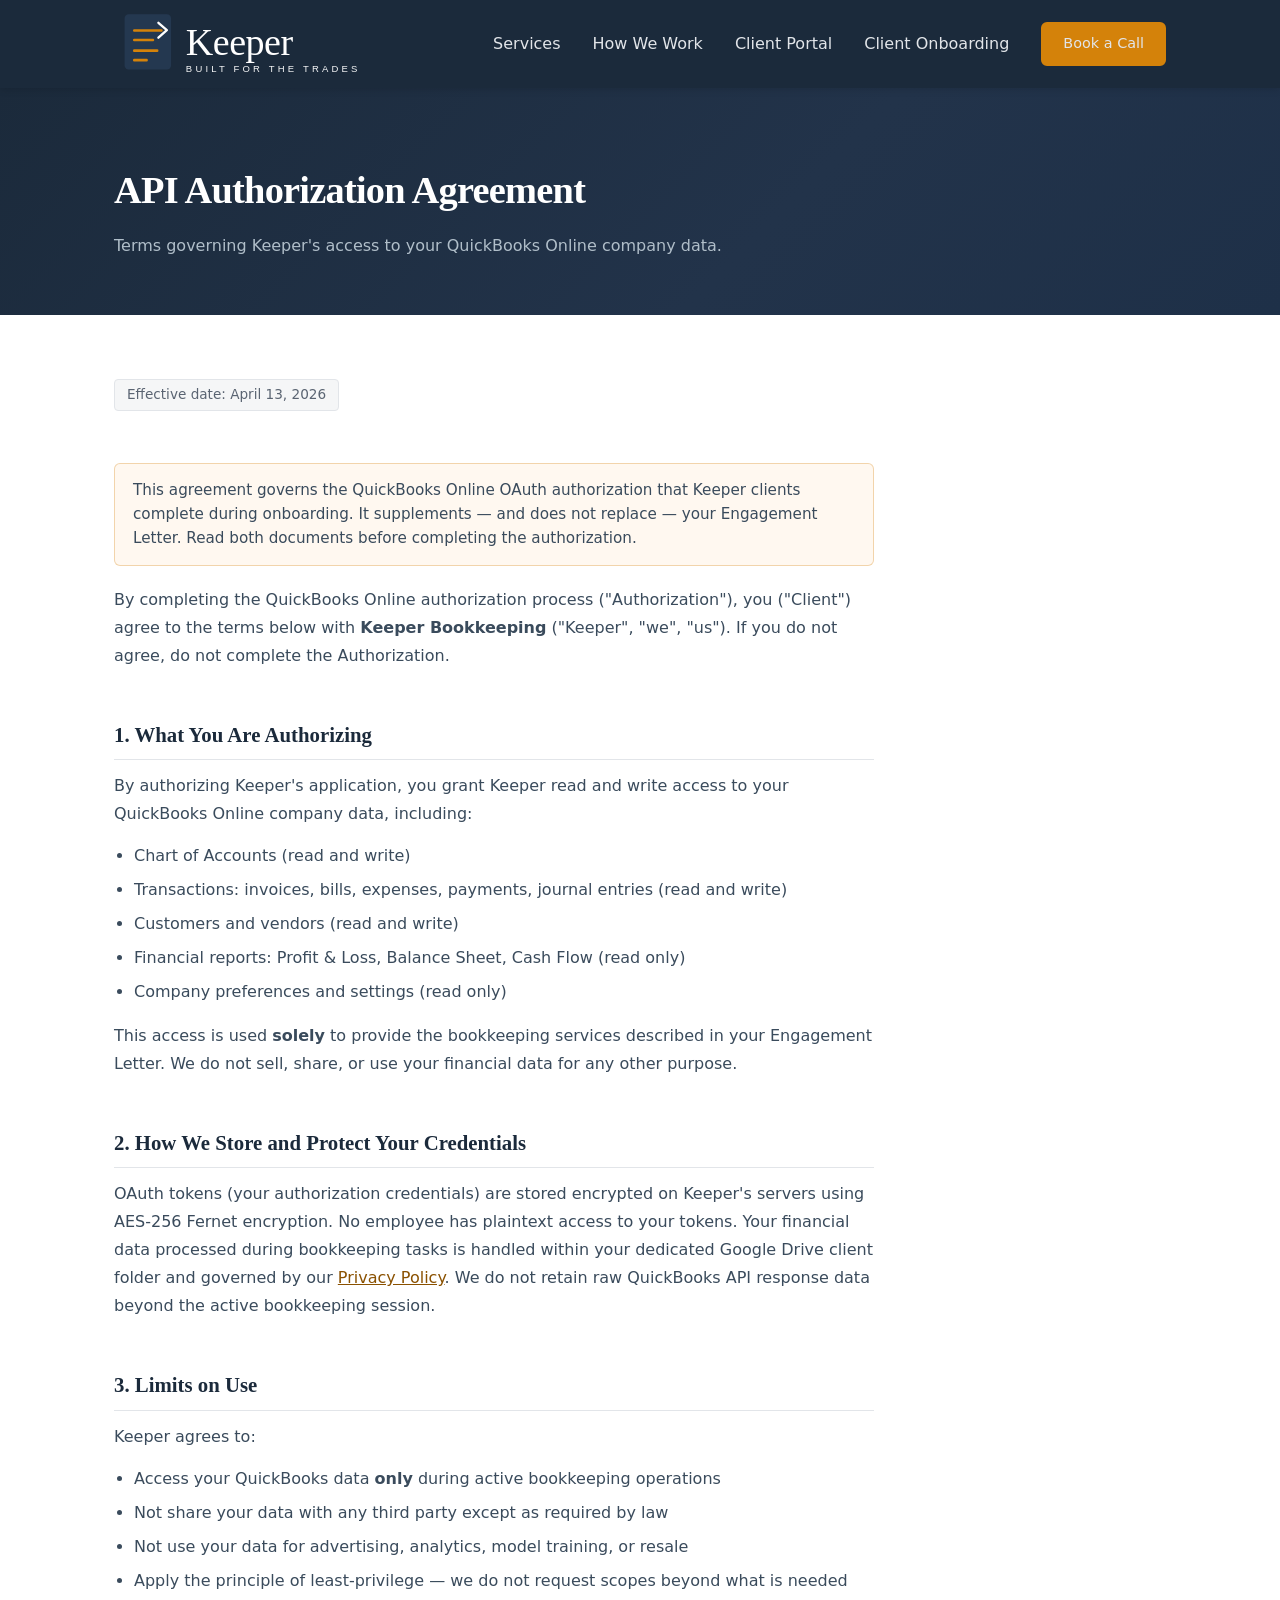
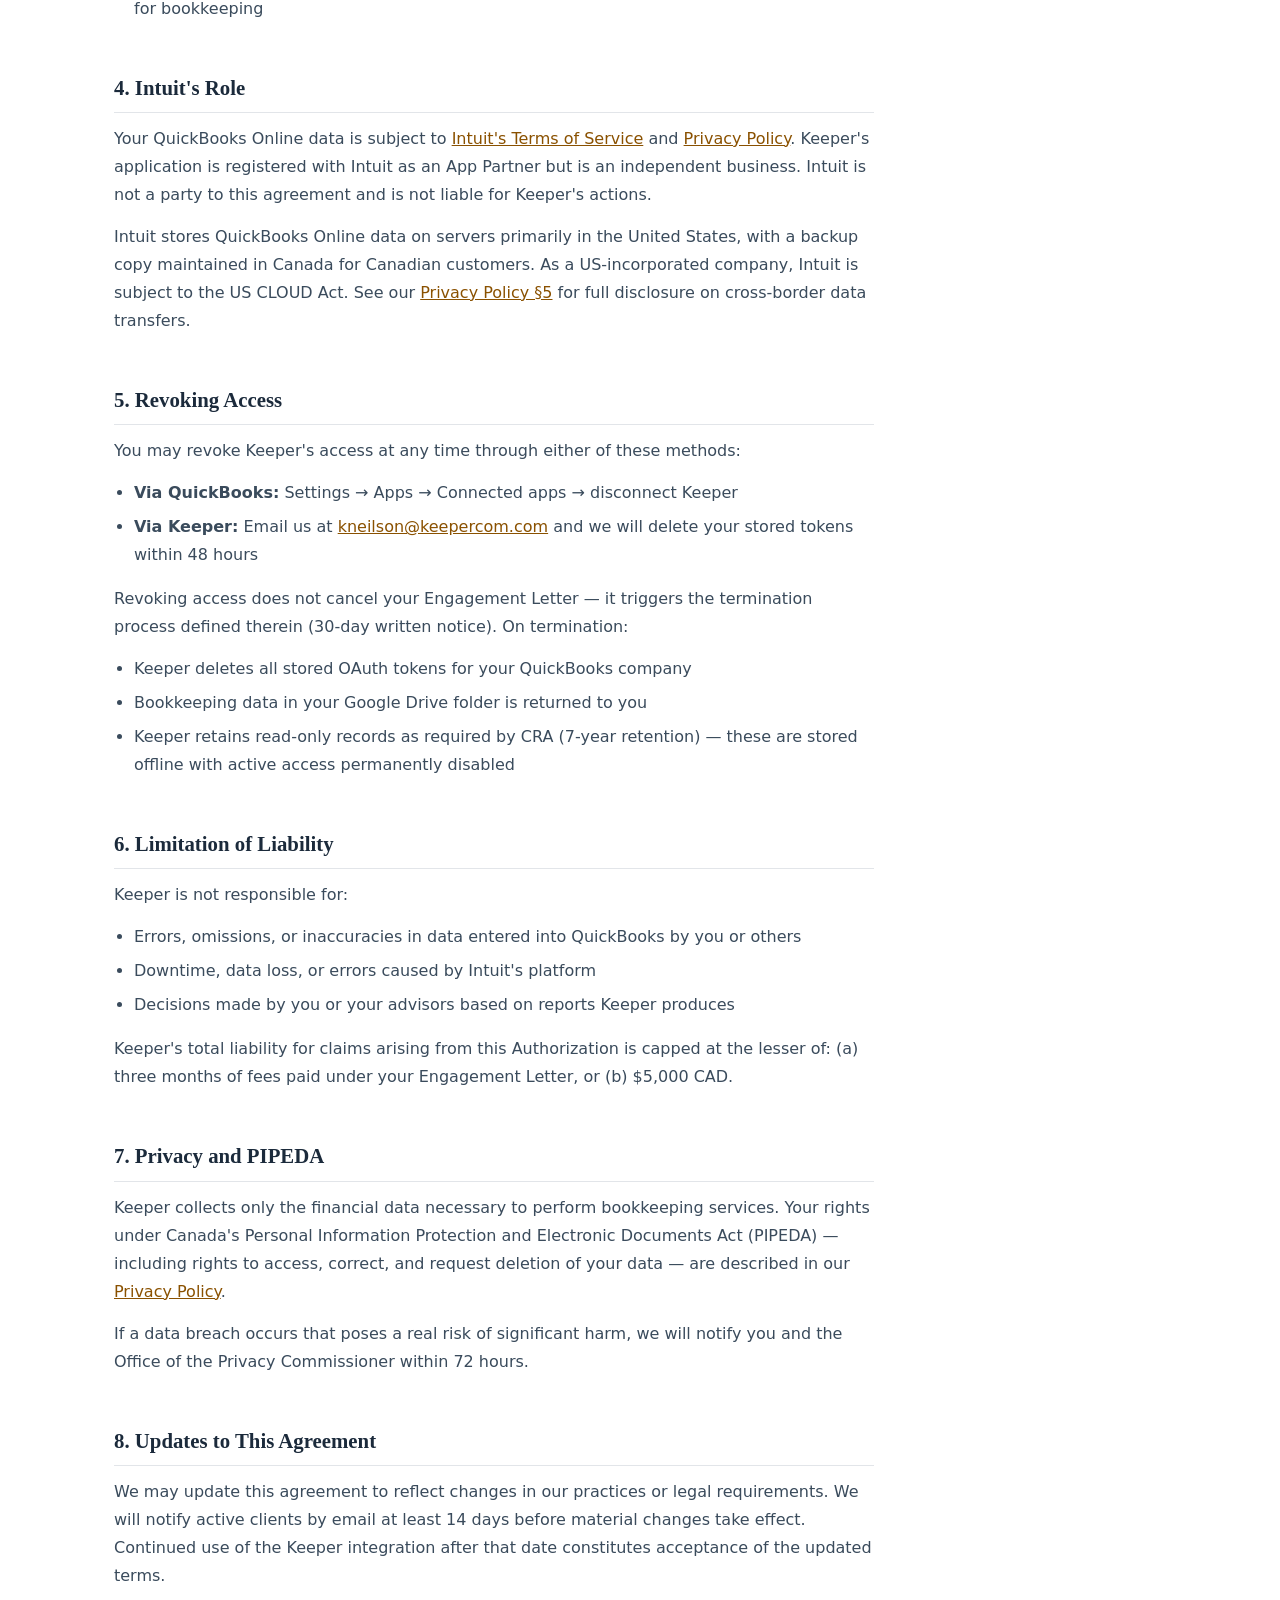
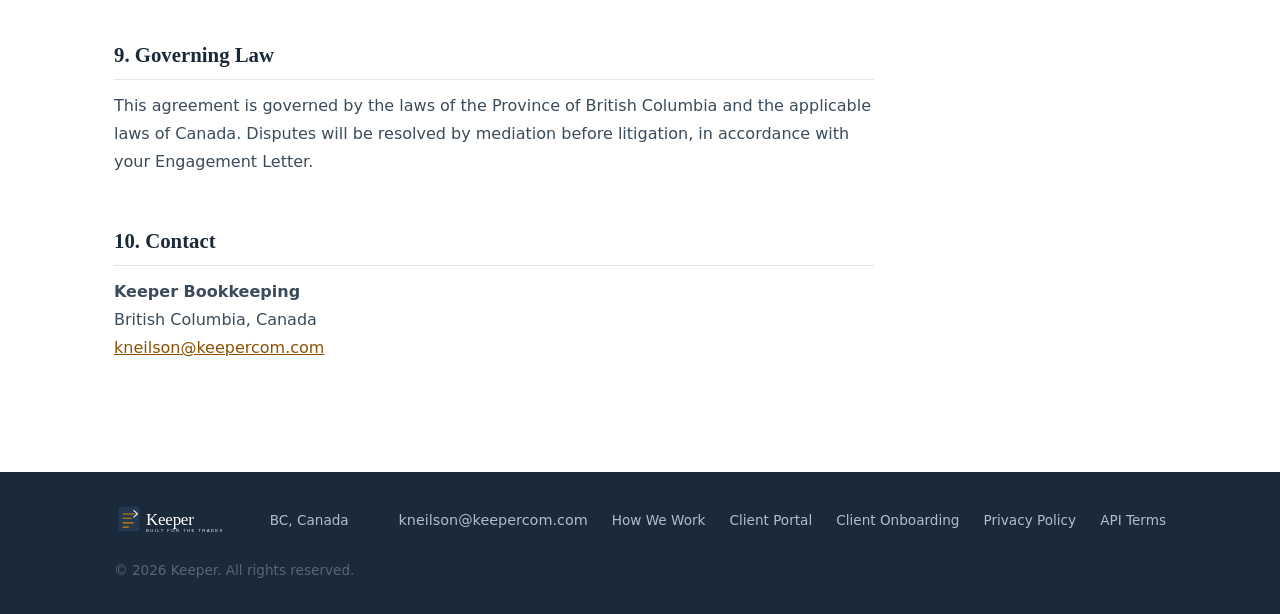
==== commit 4787d557: "Wire nav/footer across all pages; add favicon + OG/Twitter meta - Nav on every page: Services, How W" ====
--- a/api-terms.html
+++ b/api-terms.html
@@ -5,6 +5,14 @@
   <meta name="viewport" content="width=device-width, initial-scale=1.0" />
   <meta name="description" content="Keeper Bookkeeping API Authorization Agreement — terms governing QuickBooks Online data access." />
   <title>API Authorization Agreement | Keeper Bookkeeping</title>
+  <link rel="icon" href="/img/keeper-logo.svg" type="image/svg+xml" />
+  <meta property="og:title" content="API Authorization Agreement | Keeper Bookkeeping" />
+  <meta property="og:description" content="Terms governing Keeper's access to your QuickBooks Online company data." />
+  <meta property="og:type" content="website" />
+  <meta property="og:url" content="https://www.keepercom.com/api-terms.html" />
+  <meta name="twitter:card" content="summary" />
+  <meta name="twitter:title" content="API Authorization Agreement | Keeper Bookkeeping" />
+  <meta name="twitter:description" content="Terms governing Keeper's access to your QuickBooks Online company data." />
   <link rel="stylesheet" href="css/style.css" />
 </head>
 <body>
@@ -20,7 +28,9 @@
       </button>
       <ul class="nav-links">
         <li><a href="/#services">Services</a></li>
-        <li><a href="/#how-it-works">How It Works</a></li>
+        <li><a href="/process.html">How We Work</a></li>
+        <li><a href="/portal.html">Client Portal</a></li>
+        <li><a href="https://intake.keepercom.com">Client Onboarding</a></li>
         <li><a href="/#contact" class="btn btn-primary btn-sm">Book a Call</a></li>
       </ul>
     </nav>
@@ -135,12 +145,15 @@
       <img src="img/keeper-logo.svg" alt="Keeper" class="footer-logo-img" height="32" />
       <span class="footer-location">BC, Canada</span>
       <a href="mailto:kneilson@keepercom.com" class="footer-email">kneilson@keepercom.com</a>
-      <a href="/privacy.html" class="footer-copy" style="text-decoration:underline;">Privacy Policy</a>
-      <a href="/api-terms.html" class="footer-copy" style="text-decoration:underline;">API Terms</a>
+      <a href="/process.html" class="footer-link">How We Work</a>
+      <a href="/portal.html" class="footer-link">Client Portal</a>
+      <a href="https://intake.keepercom.com" class="footer-link">Client Onboarding</a>
+      <a href="/privacy.html" class="footer-link">Privacy Policy</a>
+      <a href="/api-terms.html" class="footer-link">API Terms</a>
       <span class="footer-copy">&copy; 2026 Keeper. All rights reserved.</span>
     </div>
   </footer>
 
-  <script src="js/main.js"></script>
+  <script src="js/main.js?v=2"></script>
 </body>
 </html>
--- a/css/style.css
+++ b/css/style.css
@@ -864,6 +864,168 @@
   margin-bottom: 32px;
 }
 
+/* ---------- Process & Portal Pages ---------- */
+/* Centered CTA link below a section's content (e.g. "See the full process") */
+.section-cta {
+  text-align: center;
+  margin-top: 48px;
+}
+
+/* Small timeline label inside a .step ("About a week") */
+.step-time {
+  font-size: 0.75rem;
+  font-weight: 700;
+  text-transform: uppercase;
+  letter-spacing: 0.08em;
+  color: #8A5100; /* amber-on-white, AA-safe like .card-tier */
+}
+
+/* Four-pillar variant: 2×2 grid instead of 3 across */
+.pillars-4 {
+  grid-template-columns: repeat(2, 1fr);
+}
+
+/* FAQ — native details/summary, no JS */
+.faq-list {
+  max-width: 760px;
+}
+
+.faq-item {
+  border-bottom: 1px solid #E2E5E9;
+}
+
+.faq-item summary {
+  display: flex;
+  justify-content: space-between;
+  align-items: baseline;
+  gap: 16px;
+  padding: 18px 0;
+  font-weight: 700;
+  font-size: 1rem;
+  color: #1B2A3B;
+  cursor: pointer;
+  list-style: none;
+}
+
+.faq-item summary::-webkit-details-marker {
+  display: none;
+}
+
+.faq-item summary::after {
+  content: '+';
+  font-size: 1.3rem;
+  font-weight: 400;
+  color: #8A5100;
+  line-height: 1;
+  flex-shrink: 0;
+}
+
+.faq-item[open] summary::after {
+  content: '\2013'; /* en dash as a minus */
+}
+
+.faq-item p {
+  color: #3A4B5C;
+  line-height: 1.75;
+  padding: 0 32px 20px 0;
+}
+
+/* In-copy links on process/portal pages — same amber as .pricing-note a (AA on white) */
+.pillar a,
+.faq-item a {
+  color: #8A5100;
+  text-underline-offset: 2px;
+}
+
+.pillar a:hover,
+.faq-item a:hover {
+  color: #1B2A3B;
+}
+
+/* Full-width navy CTA band (process/portal page close) */
+.cta-band {
+  padding: 72px 0;
+  background: linear-gradient(135deg, #1B2A3B 0%, #22334a 60%, #1e3048 100%);
+  color: #ffffff;
+  text-align: center;
+}
+
+.cta-band h2 {
+  font-size: 1.8rem;
+  font-weight: 700;
+  letter-spacing: -0.02em;
+  margin-bottom: 12px;
+}
+
+.cta-band p {
+  color: #B0BEC9;
+  font-size: 1.05rem;
+  max-width: 560px;
+  margin: 0 auto 32px;
+}
+
+.cta-actions {
+  display: flex;
+  gap: 16px;
+  justify-content: center;
+  flex-wrap: wrap;
+}
+
+/* Light secondary button on navy — same treatment as hero */
+.cta-band .btn-secondary {
+  color: #E2E5E9;
+  border-color: #4A6278;
+}
+
+.cta-band .btn-secondary:hover {
+  background: rgba(255,255,255,0.12);
+  color: #ffffff;
+  border-color: rgba(255,255,255,0.4);
+}
+
+/* Portal page — single centered card column */
+.portal-wrap {
+  max-width: 620px;
+  margin: 0 auto;
+  display: flex;
+  flex-direction: column;
+  gap: 24px;
+}
+
+.portal-wrap .card ul li strong {
+  color: #1B2A3B;
+}
+
+.portal-fineprint {
+  color: #5A6472;
+  font-size: 0.9rem;
+  line-height: 1.65;
+}
+
+/* Amber-tinted callout, same look as .legal-content .notice */
+.portal-note {
+  background: #FFF8F0;
+  border: 1px solid rgba(212,130,10,0.3);
+  padding: 18px 24px;
+  border-radius: 8px;
+  font-size: 0.95rem;
+  color: #3A4B5C;
+  line-height: 1.7;
+}
+
+.portal-note strong {
+  color: #1B2A3B;
+}
+
+.portal-note a {
+  color: #8A5100;
+  text-underline-offset: 2px;
+}
+
+.portal-note a:hover {
+  color: #1B2A3B;
+}
+
 /* ---------- Accessibility ---------- */
 @media (prefers-reduced-motion: reduce) {
   html {
@@ -1024,4 +1186,8 @@
   }
 
   .footer-email { margin-left: 0; }
-}
+
+  .pillars-4 {
+    grid-template-columns: 1fr;
+  }
+}
